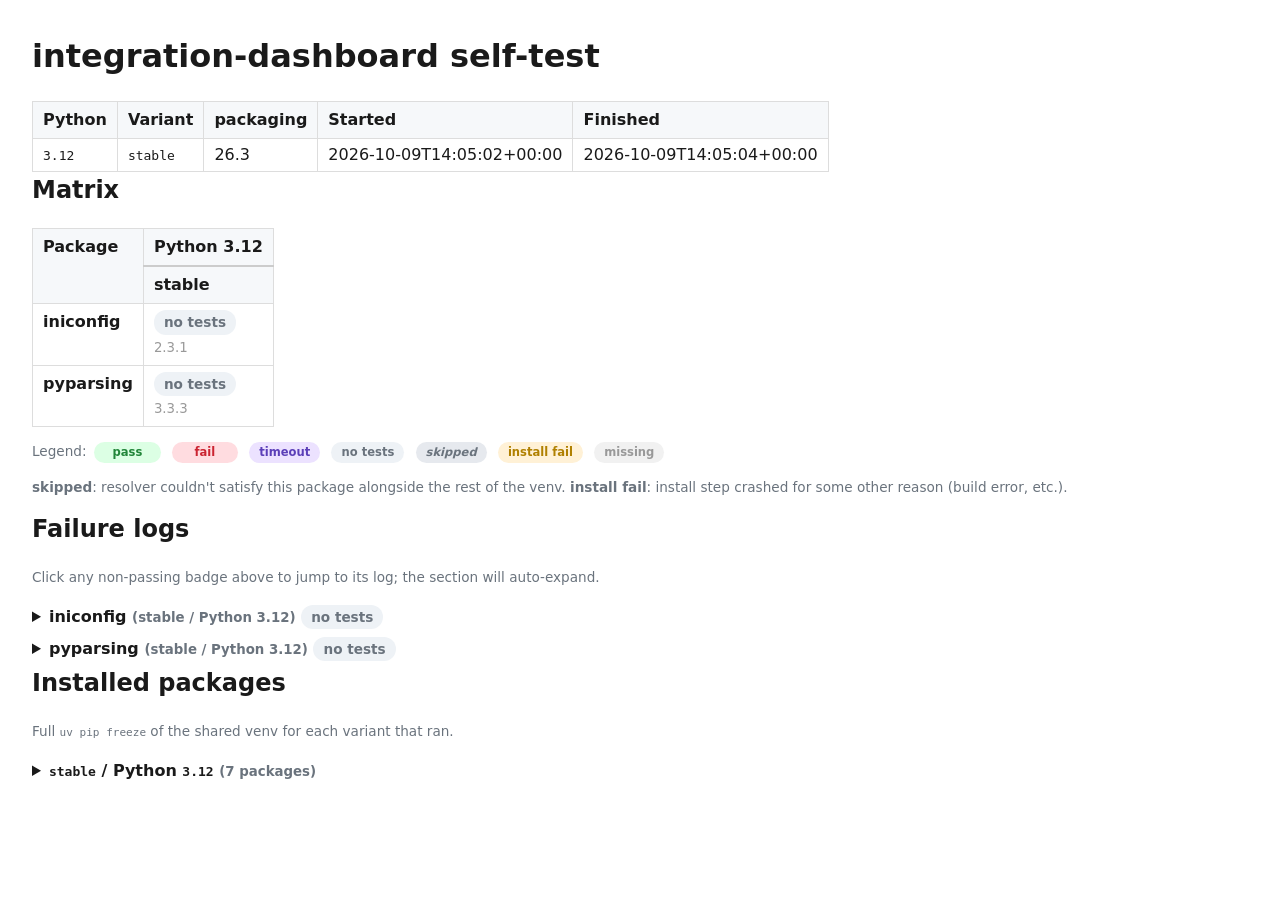
==== index.html @ e4a6ae09 "Update integration dashboard 825d7dd3d6b58fb9ee1778680ecec0b1fecbde62" ====
<!DOCTYPE html>
<html>
<head>
<meta charset="utf-8">
<title>integration-dashboard self-test</title>
<style>body { font-family: -apple-system, system-ui, sans-serif; margin: 2em; line-height: 1.5; color: #1a1a1a; max-width: 1200px; }
h1, h2 { margin-top: 0; }
a { color: #0366d6; text-decoration: none; }
a:hover { text-decoration: underline; }
table { border-collapse: collapse; }
th, td { border: 1px solid #ddd; padding: 6px 10px; text-align: left; vertical-align: top; }
th { background: #f6f8fa; }
th.python-group { text-align: center; border-bottom: 2px solid #ccc; }
.banner { background: #fff8c5; border: 1px solid #d4a72c; padding: 0.75em 1em;
          border-radius: 6px; margin: 1em 0; }
tr.tier-header th { background: #eef2f6; text-align: left; font-weight: 600;
                    text-transform: lowercase; letter-spacing: 0.5px; color: #444; }
.meta dl { margin: 0.3em 0; display: grid; grid-template-columns: max-content 1fr; gap: 0.2em 1em; color: #444; }
.meta dt { font-weight: 600; }
.pill { display: inline-block; padding: 2px 10px; border-radius: 12px; font-size: 0.85em; font-weight: 600; min-width: 4em; text-align: center; }
.pill.pass { background: #dcffe4; color: #22863a; }
.pill.fail { background: #ffdce0; color: #cb2431; }
.pill.no-tests { background: #eef2f6; color: #6a737d; }
.pill.skipped { background: #e6e9ee; color: #6a737d; font-style: italic; }
.pill.install-fail { background: #fff1d6; color: #b08000; }
.pill.timeout { background: #ece2ff; color: #5b3fb8; }
.pill.missing { background: #f1f1f1; color: #999; }
a.cell-link { text-decoration: none; }
a.cell-link:hover .pill { filter: brightness(0.94); }
.matrix tr:hover td { background: #fafafa; }
.pkg-name { font-weight: 600; }
pre { background: #1e1e1e; color: #d4d4d4; padding: 1em; border-radius: 6px;
      overflow-x: auto; font-size: 0.85em; white-space: pre-wrap; word-wrap: break-word; max-height: 50em; }
details summary { cursor: pointer; padding: 4px 0; font-weight: 600; }
.meta-table td { padding: 4px 10px; }
.meta-table { width: auto; }
nav { margin-bottom: 1.5em; font-size: 0.9em; }
.legend { font-size: 0.85em; color: #6a737d; margin-top: 1em; }
.legend .pill { margin: 0 0.3em; }

@media (prefers-color-scheme: dark) {
  body { background: #0d1117; color: #c9d1d9; }
  a { color: #58a6ff; }
  th, td { border-color: #30363d; }
  th { background: #161b22; }
  th.python-group { border-bottom-color: #484f58; }
  .banner { background: #2b1d00; border-color: #6e5500; }
  tr.tier-header th { background: #161b22; color: #8b949e; }
  .meta dl { color: #8b949e; }
  .matrix tr:hover td { background: #161b22; }
  .pill.pass        { background: #0a3a17; color: #3fb950; }
  .pill.fail        { background: #4a1216; color: #f85149; }
  .pill.no-tests    { background: #21262d; color: #8b949e; }
  .pill.skipped     { background: #21262d; color: #8b949e; }
  .pill.install-fail{ background: #3d2900; color: #e3b341; }
  .pill.timeout     { background: #261c4a; color: #a371f7; }
  .pill.missing     { background: #161b22; color: #6e7681; }
}</style>
</head>
<body>


<h1>integration-dashboard self-test</h1>



<table class="meta-table">
<thead><tr><th>Python</th><th>Variant</th><th>packaging</th><th>Started</th><th>Finished</th></tr></thead>
<tbody>

<tr>
  <td><code>3.12</code></td>
  <td><code>stable</code></td>
  <td>26.3</td>
  <td>2026-10-09T14:05:02+00:00</td>
  <td>2026-10-09T14:05:04+00:00</td>
</tr>

</tbody>
</table>

<h2>Matrix</h2>
<table class="matrix">
<thead>
<tr>
  <th rowspan="2">Package</th>
  <th colspan="1" class="python-group">Python 3.12</th>
</tr>
<tr>
  <th>stable</th>
</tr>
</thead>
<tbody>



<tr>
  <td><span class="pkg-name">iniconfig</span></td>
  
  <td>
    
    <a class="cell-link" href="#log-iniconfig__stable__3_12"><span class="pill no-tests">no tests</span></a>
    
    <br><small style="color:#999">2.3.1</small>
  </td>
  
</tr>

<tr>
  <td><span class="pkg-name">pyparsing</span></td>
  
  <td>
    
    <a class="cell-link" href="#log-pyparsing__stable__3_12"><span class="pill no-tests">no tests</span></a>
    
    <br><small style="color:#999">3.3.3</small>
  </td>
  
</tr>


</tbody>
</table>

<div class="legend">Legend:
  <span class="pill pass">pass</span>
  <span class="pill fail">fail</span>
  <span class="pill timeout">timeout</span>
  <span class="pill no-tests">no tests</span>
  <span class="pill skipped">skipped</span>
  <span class="pill install-fail">install fail</span>
  <span class="pill missing">missing</span>
</div>
<p class="legend"><strong>skipped</strong>: resolver couldn't satisfy this package alongside the rest of the venv. <strong>install fail</strong>: install step crashed for some other reason (build error, etc.).</p>


<h2>Failure logs</h2>
<p class="legend">Click any non-passing badge above to jump to its log; the section will auto-expand.</p>

<details id="log-iniconfig__stable__3_12">
  <summary>
    <span class="pkg-name">iniconfig</span>
    <small style="color:#6a737d">(stable / Python 3.12)</small>
    <span class="pill no-tests">no tests</span>
  </summary>
  
  
  <h3>Test output</h3>
  <pre>
no tests ran in 0.00s
</pre>
  
</details>

<details id="log-pyparsing__stable__3_12">
  <summary>
    <span class="pkg-name">pyparsing</span>
    <small style="color:#6a737d">(stable / Python 3.12)</small>
    <span class="pill no-tests">no tests</span>
  </summary>
  
  
  <h3>Test output</h3>
  <pre>
no tests ran in 0.01s
</pre>
  
</details>




<h2>Installed packages</h2>
<p class="legend">Full <code>uv pip freeze</code> of the shared venv for each variant that ran.</p>


<details>
  <summary>
    <code>stable</code> / Python <code>3.12</code>
    <small style="color:#6a737d">(7 packages)</small>
  </summary>
  <pre>iniconfig==2.3.1
packaging==26.3
pluggy==1.6.0
pygments==2.21.0
pyparsing==3.3.3
pytest==9.1.1
pytest-timeout==2.4.0
</pre>
</details>




<script>
function openTarget() {
  const id = location.hash.slice(1);
  if (!id) return;
  const el = document.getElementById(id);
  if (el && el.tagName === "DETAILS") {
    el.open = true;
    el.scrollIntoView({behavior: "instant", block: "start"});
  }
}
openTarget();
addEventListener("hashchange", openTarget);
</script>

</body>
</html>
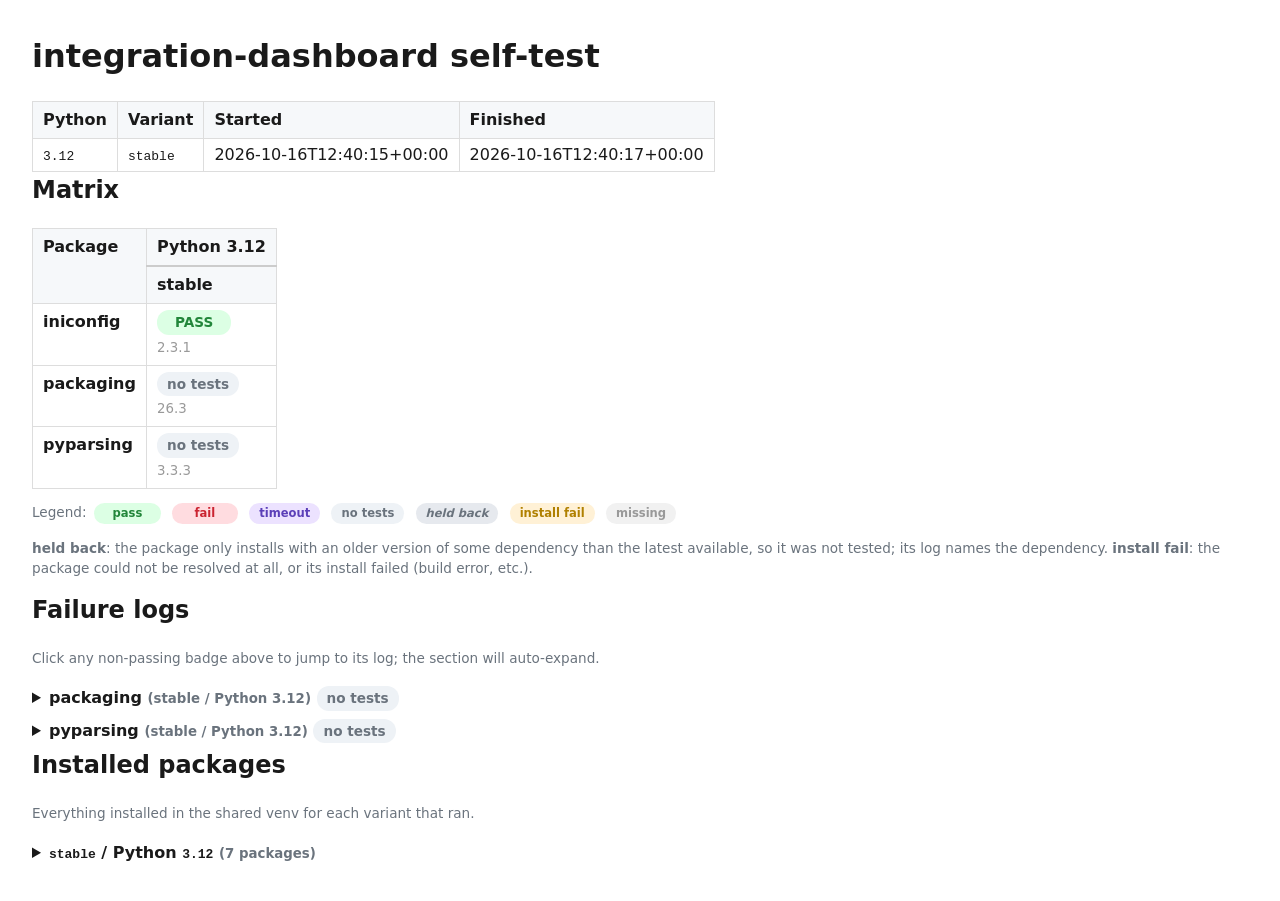
==== commit de102253: "Update integration dashboard 2eabab7708422dcb06590975d424605ace67e63f" ====
--- a/index.html
+++ b/index.html
@@ -21,7 +21,7 @@
 .pill.pass { background: #dcffe4; color: #22863a; }
 .pill.fail { background: #ffdce0; color: #cb2431; }
 .pill.no-tests { background: #eef2f6; color: #6a737d; }
-.pill.skipped { background: #e6e9ee; color: #6a737d; font-style: italic; }
+.pill.held-back { background: #e6e9ee; color: #6a737d; font-style: italic; }
 .pill.install-fail { background: #fff1d6; color: #b08000; }
 .pill.timeout { background: #ece2ff; color: #5b3fb8; }
 .pill.missing { background: #f1f1f1; color: #999; }
@@ -51,7 +51,7 @@
   .pill.pass        { background: #0a3a17; color: #3fb950; }
   .pill.fail        { background: #4a1216; color: #f85149; }
   .pill.no-tests    { background: #21262d; color: #8b949e; }
-  .pill.skipped     { background: #21262d; color: #8b949e; }
+  .pill.held-back   { background: #21262d; color: #8b949e; }
   .pill.install-fail{ background: #3d2900; color: #e3b341; }
   .pill.timeout     { background: #261c4a; color: #a371f7; }
   .pill.missing     { background: #161b22; color: #6e7681; }
@@ -64,16 +64,17 @@
 
 
 
+
+
 <table class="meta-table">
-<thead><tr><th>Python</th><th>Variant</th><th>packaging</th><th>Started</th><th>Finished</th></tr></thead>
+<thead><tr><th>Python</th><th>Variant</th><th>Started</th><th>Finished</th></tr></thead>
 <tbody>
 
 <tr>
   <td><code>3.12</code></td>
   <td><code>stable</code></td>
-  <td>26.3</td>
-  <td>2026-10-09T14:05:02+00:00</td>
-  <td>2026-10-09T14:05:04+00:00</td>
+  <td>2026-10-16T12:40:15+00:00</td>
+  <td>2026-10-16T12:40:17+00:00</td>
 </tr>
 
 </tbody>
@@ -99,9 +100,21 @@
   
   <td>
     
-    <a class="cell-link" href="#log-iniconfig__stable__3_12"><span class="pill no-tests">no tests</span></a>
+    <span class="pill pass">PASS</span>
     
     <br><small style="color:#999">2.3.1</small>
+  </td>
+  
+</tr>
+
+<tr>
+  <td><span class="pkg-name">packaging</span></td>
+  
+  <td>
+    
+    <a class="cell-link" href="#log-packaging__stable__3_12"><span class="pill no-tests">no tests</span></a>
+    
+    <br><small style="color:#999">26.3</small>
   </td>
   
 </tr>
@@ -127,19 +140,19 @@
   <span class="pill fail">fail</span>
   <span class="pill timeout">timeout</span>
   <span class="pill no-tests">no tests</span>
-  <span class="pill skipped">skipped</span>
+  <span class="pill held-back">held back</span>
   <span class="pill install-fail">install fail</span>
   <span class="pill missing">missing</span>
 </div>
-<p class="legend"><strong>skipped</strong>: resolver couldn't satisfy this package alongside the rest of the venv. <strong>install fail</strong>: install step crashed for some other reason (build error, etc.).</p>
+<p class="legend"><strong>held back</strong>: the package only installs with an older version of some dependency than the latest available, so it was not tested; its log names the dependency. <strong>install fail</strong>: the package could not be resolved at all, or its install failed (build error, etc.).</p>
 
 
 <h2>Failure logs</h2>
 <p class="legend">Click any non-passing badge above to jump to its log; the section will auto-expand.</p>
 
-<details id="log-iniconfig__stable__3_12">
+<details id="log-packaging__stable__3_12">
   <summary>
-    <span class="pkg-name">iniconfig</span>
+    <span class="pkg-name">packaging</span>
     <small style="color:#6a737d">(stable / Python 3.12)</small>
     <span class="pill no-tests">no tests</span>
   </summary>
@@ -171,7 +184,7 @@
 
 
 <h2>Installed packages</h2>
-<p class="legend">Full <code>uv pip freeze</code> of the shared venv for each variant that ran.</p>
+<p class="legend">Everything installed in the shared venv for each variant that ran.</p>
 
 
 <details>
@@ -181,7 +194,7 @@
   </summary>
   <pre>iniconfig==2.3.1
 packaging==26.3
-pluggy==1.6.0
+pluggy==1.7.0
 pygments==2.21.0
 pyparsing==3.3.3
 pytest==9.1.1
